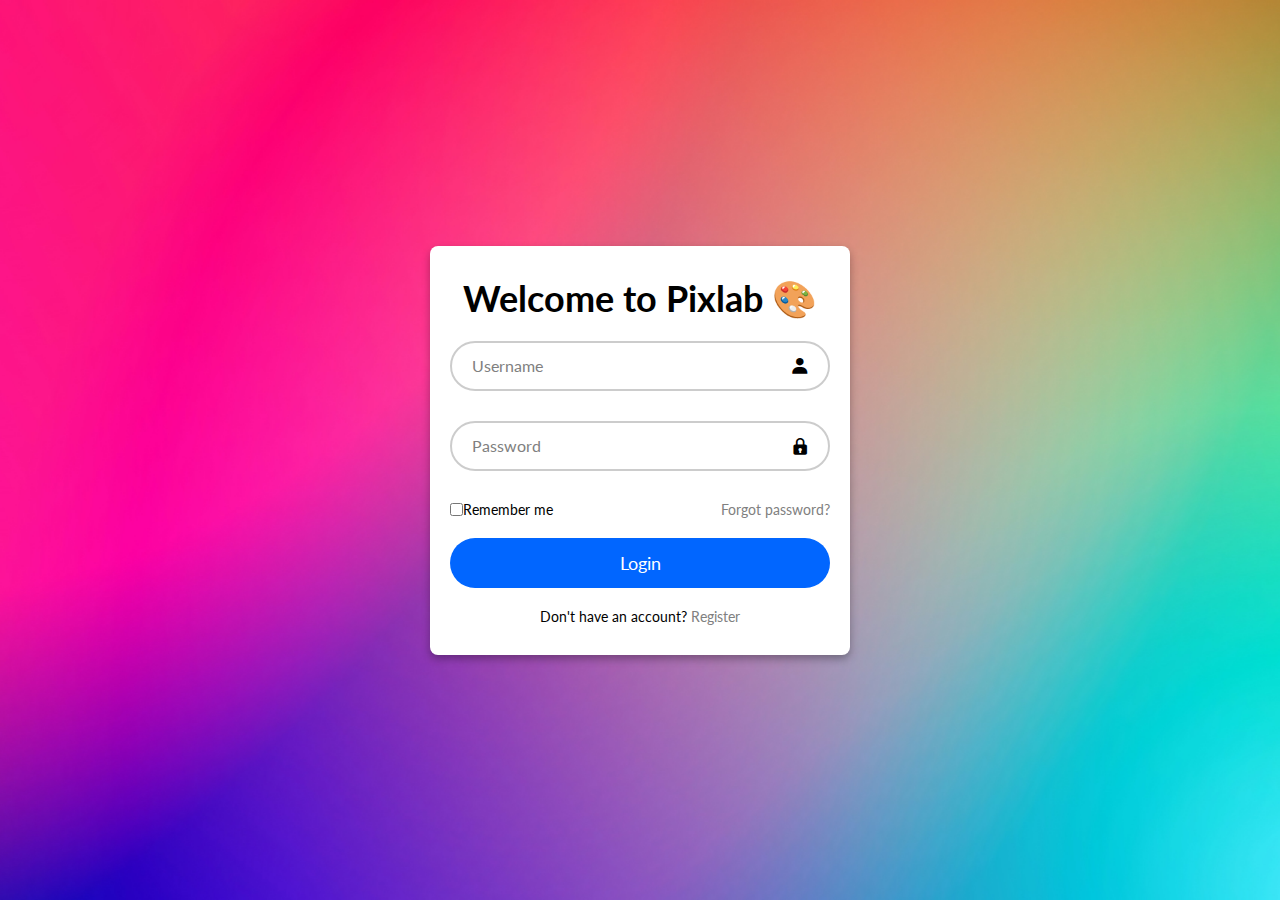
==== index.html @ e31e2635 "First version of "Login page"" ====
<!DOCTYPE html>
<html lang="en">

<head>
    <meta charset="UTF-8">
    <meta http-equiv="X-UA-COMPATIBLE" content="IE=edge">
    <meta name="viewport" content="width=device-width,initial-scale=1.0">

    <!-- Title: Pixlab -->
    <title>Pixlab</title>
    <link rel="stylesheet" href="style.css">
    <!-- Imports from Boxicons -->
    <link href='https://unpkg.com/boxicons@2.1.4/css/boxicons.min.css' rel='stylesheet'>

    <!-- Import Lato font from Google Fonts -->
    <link href="https://fonts.googleapis.com/css2?family=Lato:wght@400;700&display=swap" rel="stylesheet">

    <!-- Favicon -->
    <link rel="icon" type="image/png" href="images/favicon.ico"> 
</head>
</head>

<body>
    <div class="wrapper">
        <form action="">
            <h1>Welcome to Pixlab 🎨</h1>
            <!-- Username Input -->
            <div class="input-box">
                <input type="text" placeholder="Username" required>
                <i class='bx bxs-user'></i>
            </div>
            <!-- Password Input -->
            <div class="input-box">
                <input type="password" placeholder="Password" required>
                <i class='bx bxs-lock'></i>
            </div>
            <!-- Remember Forgot -->
            <div class="remember-forgot">
                <label><input type="checkbox">Remember me</label>
                <a href="#">Forgot password?</a>
            </div>
            <!-- Submit Button -->
            <button type="submit" class="btn"> Login</button>
            <!-- Anchor to Registration Link -->
            <div class="register-link">
                <p>Don't have an account? <a href="#">Register</a></p>
            </div>
        </form>
    </div>
</body>

</html>
---- style.css ----
* {
    margin: 0;
    padding: 0;
    font-family: 'Lato', 'Sans Serif';
    box-sizing: border-box;
}

body {
    display: flex;
    justify-content: center;
    align-items: center;
    min-height: 100vh;
    background-image: url(images/login_background.jpg);
    background-size: cover;
    background-repeat: no-repeat;
    background-position: center; 
}

.wrapper {
    width: 420px;
    background: white;
    color: black;
    padding: 30px 20px;
    border-radius: 8px;
    box-shadow: 0 4px 8px rgba(0, 0, 0, 0.3);
}

.wrapper h1 {
    font-size: 36px;
    text-align: center;
    margin-bottom: 20px;
    color: black;
}

.input-box {
    position: relative;
    width: 100%;
    margin-bottom: 30px;
}

.input-box input {
    width: 100%;
    height: 50px;
    background: transparent;
    border: 2px solid rgba(0, 0, 0, 0.2);
    border-radius: 40px;
    font-size: 16px;
    color: black;
    padding: 0 45px 0 20px;
}

.input-box input::placeholder {
    color: grey;
}

.input-box i {
    position: absolute;
    right: 20px;
    top: 50%;
    transform: translateY(-50%);
    font-size: 20px;
    color: black;
}

.remember-forgot {
    display: flex;
    justify-content: space-between;
    align-items: center;
    margin-bottom: 20px;
    color: black;
}

.remember-forgot label {
    display: flex;
    align-items: center;
    font-size: 14px;
}

.remember-forgot a {
    color: grey;
    font-size: 14px;
    text-decoration: none;
}

.btn {
    width: 100%;
    height: 50px;
    background:#0166FF;
    border: none;
    border-radius: 40px;
    font-size: 18px;
    color: white;
    cursor: pointer;
}

.register-link {
    text-align: center;
    font-size: 14px;
    margin-top: 20px;
    color: black;
}

.register-link a {
    color: grey;
    text-decoration: none;
}

.remember-forgot a:hover,
.register-link a:hover {
    color: #F40076;
}
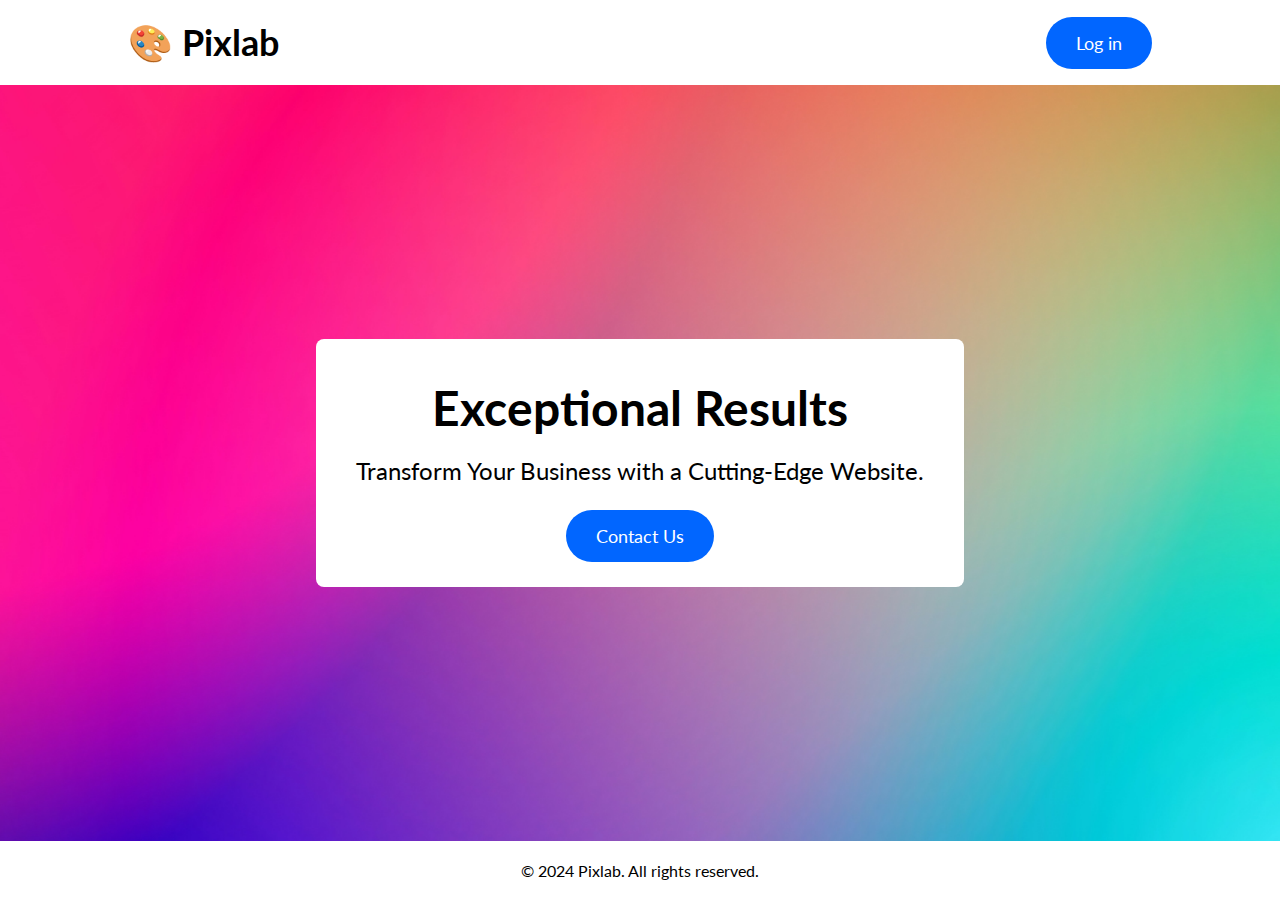
==== commit 5d87da81: "Updates to "login", "register" and first version of landing page." ====
--- a/index.html
+++ b/index.html
@@ -6,47 +6,32 @@
     <meta http-equiv="X-UA-COMPATIBLE" content="IE=edge">
     <meta name="viewport" content="width=device-width,initial-scale=1.0">
 
-    <!-- Title: Pixlab -->
     <title>Pixlab</title>
-    <link rel="stylesheet" href="style.css">
-    <!-- Imports from Boxicons -->
+    <link rel="stylesheet" href="styles.css">
     <link href='https://unpkg.com/boxicons@2.1.4/css/boxicons.min.css' rel='stylesheet'>
-
-    <!-- Import Lato font from Google Fonts -->
     <link href="https://fonts.googleapis.com/css2?family=Lato:wght@400;700&display=swap" rel="stylesheet">
-
-    <!-- Favicon -->
-    <link rel="icon" type="image/png" href="images/favicon.ico"> 
-</head>
+    <link rel="icon" href="data:image/svg+xml,<svg xmlns=%22http://www.w3.org/2000/svg%22 viewBox=%220 0 24 24%22><text y=%2218%22 font-size=%2224%22>🎨</text></svg>">
 </head>
 
 <body>
-    <div class="wrapper">
-        <form action="">
-            <h1>Welcome to Pixlab 🎨</h1>
-            <!-- Username Input -->
-            <div class="input-box">
-                <input type="text" placeholder="Username" required>
-                <i class='bx bxs-user'></i>
-            </div>
-            <!-- Password Input -->
-            <div class="input-box">
-                <input type="password" placeholder="Password" required>
-                <i class='bx bxs-lock'></i>
-            </div>
-            <!-- Remember Forgot -->
-            <div class="remember-forgot">
-                <label><input type="checkbox">Remember me</label>
-                <a href="#">Forgot password?</a>
-            </div>
-            <!-- Submit Button -->
-            <button type="submit" class="btn"> Login</button>
-            <!-- Anchor to Registration Link -->
-            <div class="register-link">
-                <p>Don't have an account? <a href="#">Register</a></p>
-            </div>
-        </form>
-    </div>
+    <header>
+        <nav>
+            <div class="logo">🎨 Pixlab</div>
+            <ul class="nav-links">
+                <li><a href="login.html" class="btn">Log in</a></li>
+            </ul>
+        </nav>
+    </header>
+    <main>
+        <section class="hero">
+            <h1>Exceptional Results</h1>
+            <p>Transform Your Business with a Cutting-Edge Website.</p>
+            <a href="#" class="btn">Contact Us</a>
+        </section>
+    </main>
+    <footer>
+        <p>&copy; 2024 Pixlab. All rights reserved.</p>
+    </footer>
 </body>
 
 </html>
--- a/styles.css
+++ b/styles.css
@@ -0,0 +1,107 @@
+* {
+    margin: 0;
+    padding: 0;
+    font-family: 'Lato', 'Sans Serif';
+    box-sizing: border-box;
+}
+
+body {
+    display: flex;
+    flex-direction: column;
+    min-height: 100vh;
+    background-image: url(images/background.jpg);
+    background-size: cover;
+    background-repeat: no-repeat;
+    background-position: center;
+    color: black;
+}
+
+header {
+    width: 100%;
+    padding: 20px 0;
+    background: rgb(255, 255, 255);
+}
+
+nav {
+    display: flex;
+    justify-content: space-between;
+    align-items: center;
+    width: 80%;
+    margin: 0 auto;
+}
+
+.logo {
+    font-size: 36px;
+    font-weight: 700;
+    color: black;
+}
+
+.nav-links {
+    list-style: none;
+    display: flex;
+}
+
+.nav-links li {
+    margin-left: 20px;
+}
+
+.nav-links a {
+    color: white;
+    text-decoration: none;
+    font-size: 18px;
+    padding: 15px 30px;
+    background: #0166FF;
+    border-radius: 40px;
+    transition: background 0.3s ease;
+}
+
+.nav-links a:hover {
+    background: #F40076;
+}
+
+main {
+    flex: 1;
+    display: flex;
+    justify-content: center;
+    align-items: center;
+    text-align: center;
+}
+
+.hero {
+    background: rgba(255, 255, 255);
+    padding: 40px;
+    border-radius: 8px;
+}
+
+.hero h1 {
+    font-size: 48px;
+    margin-bottom: 20px;
+    color: black;
+}
+
+.hero p {
+    font-size: 24px;
+    margin-bottom: 40px;
+    color: black;
+}
+
+.hero .btn {
+    padding: 15px 30px;
+    background: #0166FF;
+    color: white;
+    text-decoration: none;
+    font-size: 18px;
+    border-radius: 40px;
+    transition: background 0.3s ease;
+}
+
+.hero .btn:hover {
+    background: #F40076;
+}
+
+footer {
+    padding: 20px 0;
+    text-align: center;
+    background: white;
+    color: black;
+}
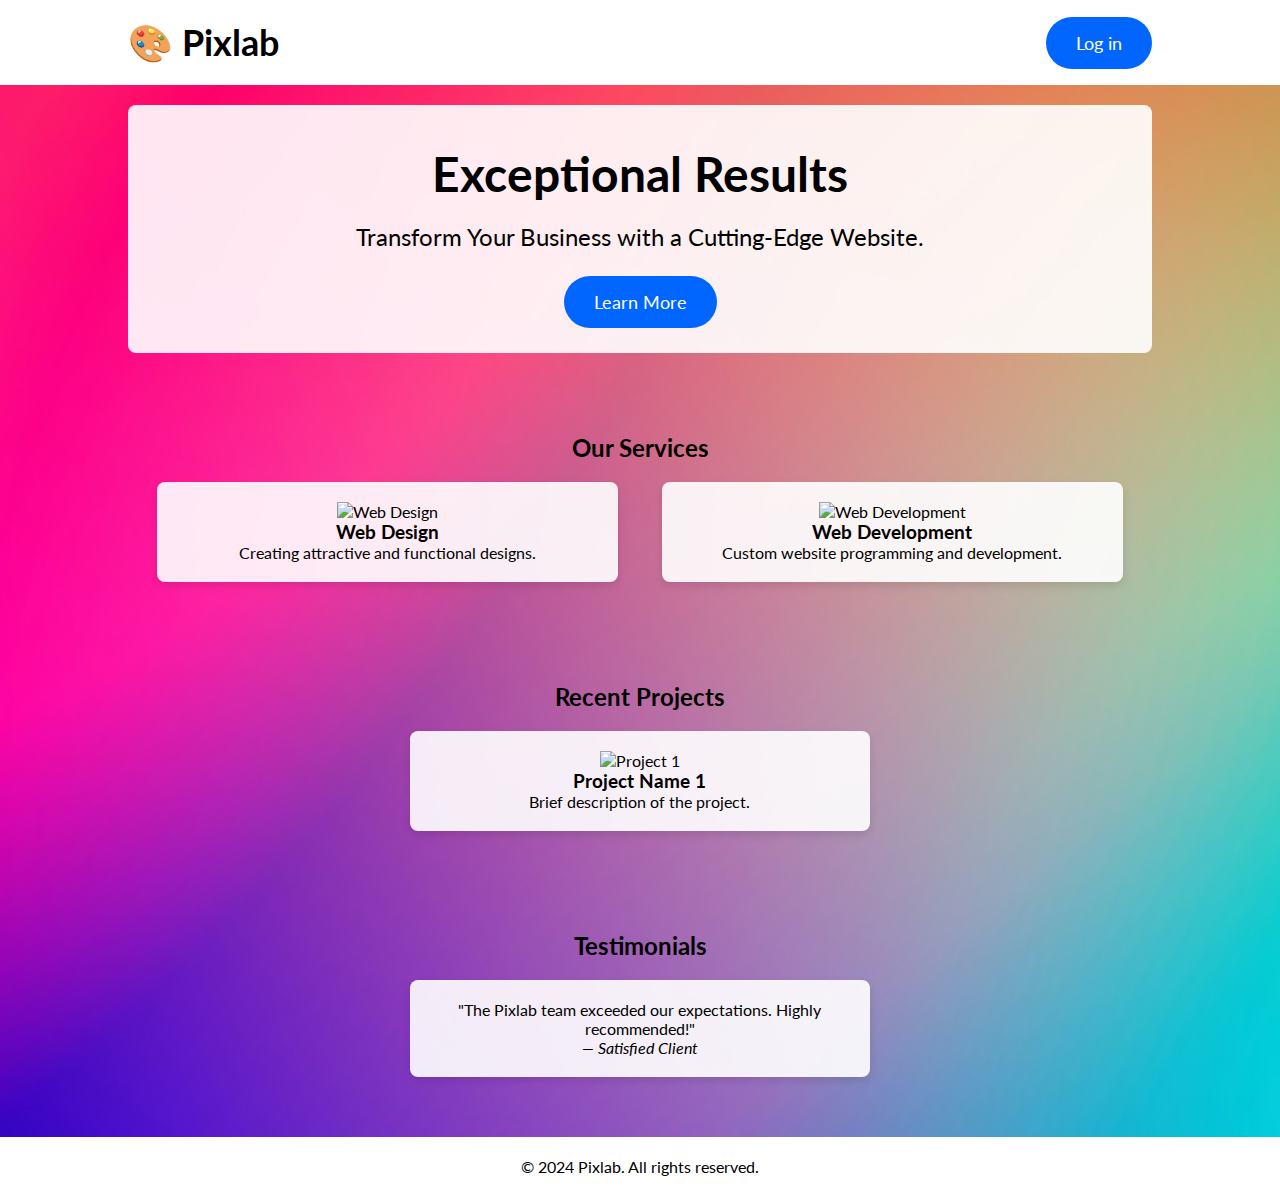
==== commit 332f1e86: "New landing page" ====
--- a/index.html
+++ b/index.html
@@ -6,7 +6,7 @@
     <meta http-equiv="X-UA-COMPATIBLE" content="IE=edge">
     <meta name="viewport" content="width=device-width,initial-scale=1.0">
 
-    <title>Pixlab</title>
+    <title>Pixlab - Web Creation Services</title>
     <link rel="stylesheet" href="styles.css">
     <link href='https://unpkg.com/boxicons@2.1.4/css/boxicons.min.css' rel='stylesheet'>
     <link href="https://fonts.googleapis.com/css2?family=Lato:wght@400;700&display=swap" rel="stylesheet">
@@ -14,6 +14,7 @@
 </head>
 
 <body>
+    <!-- Header Section -->
     <header>
         <nav>
             <div class="logo">🎨 Pixlab</div>
@@ -22,13 +23,56 @@
             </ul>
         </nav>
     </header>
+
+    <!-- Hero Section -->
     <main>
         <section class="hero">
             <h1>Exceptional Results</h1>
             <p>Transform Your Business with a Cutting-Edge Website.</p>
-            <a href="#" class="btn">Contact Us</a>
+            <a href="#services" class="btn">Learn More</a>
+        </section>
+
+        <!-- Services Section -->
+        <section id="services">
+            <h2>Our Services</h2>
+            <div class="service">
+                <img src="path/to/icon1.png" alt="Web Design">
+                <h3>Web Design</h3>
+                <p>Creating attractive and functional designs.</p>
+            </div>
+            <div class="service">
+                <img src="path/to/icon2.png" alt="Web Development">
+                <h3>Web Development</h3>
+                <p>Custom website programming and development.</p>
+            </div>
+            <!-- Add more services as needed -->
+        </section>
+
+        <!-- Portfolio Section -->
+        <section id="portfolio">
+            <h2>Recent Projects</h2>
+            <div class="project">
+                <img src="path/to/project1.jpg" alt="Project 1">
+                <h3>Project Name 1</h3>
+                <p>Brief description of the project.</p>
+            </div>
+            <!-- Add more projects as needed -->
+        </section>
+
+        <!-- Testimonials Section -->
+        <section id="testimonials">
+            <h2>Testimonials</h2>
+            <div class="testimonial">
+                <blockquote>
+                    <p>"The Pixlab team exceeded our expectations. Highly recommended!"</p>
+                    <cite>— Satisfied Client</cite>
+                </blockquote>
+            </div>
+            <!-- Add more testimonials as needed -->
         </section>
     </main>
+
+    <!-- Footer Section -->
     <footer>
         <p>&copy; 2024 Pixlab. All rights reserved.</p>
     </footer>
--- a/styles.css
+++ b/styles.css
@@ -62,15 +62,16 @@
 main {
     flex: 1;
     display: flex;
-    justify-content: center;
+    flex-direction: column;
     align-items: center;
     text-align: center;
 }
 
 .hero {
-    background: rgba(255, 255, 255);
+    background: rgba(255, 255, 255, 0.9);
     padding: 40px;
     border-radius: 8px;
+    margin-top: 20px;
 }
 
 .hero h1 {
@@ -99,6 +100,28 @@
     background: #F40076;
 }
 
+section {
+    width: 80%;
+    margin: 40px auto;
+    text-align: center;
+}
+
+#services .service, #portfolio .project, #testimonials .testimonial {
+    margin: 20px;
+    display: inline-block;
+    vertical-align: top;
+    width: 45%;
+    background: rgba(255, 255, 255, 0.9);
+    padding: 20px;
+    border-radius: 8px;
+    box-shadow: 0 4px 8px rgba(0, 0, 0, 0.1);
+}
+
+#services .service img, #portfolio .project img {
+    width: 100px;
+    height: 100px;
+}
+
 footer {
     padding: 20px 0;
     text-align: center;
